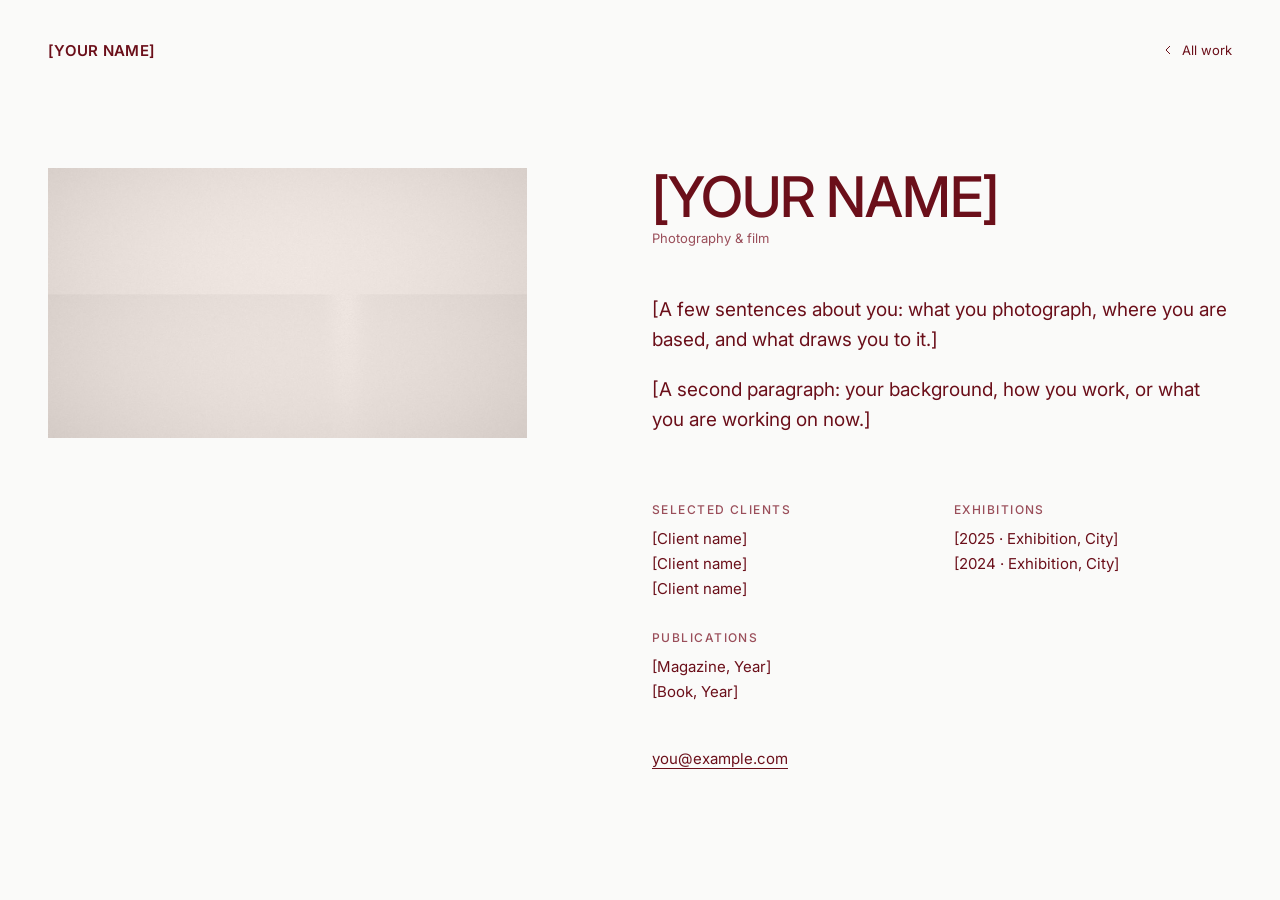
==== about.html @ 39ba2d47 "Add bio page, opened from the name Co-Authored-By: Claude Opus 5.5 <noreply@anthropic.com> Claude-Se" ====
<!doctype html>
<html lang="en">
<head>
<meta charset="utf-8">
<meta name="viewport" content="width=device-width, initial-scale=1">
<title>Bio</title>
<link rel="preconnect" href="https://fonts.googleapis.com">
<link rel="preconnect" href="https://fonts.gstatic.com" crossorigin>
<link href="https://fonts.googleapis.com/css2?family=Inter:wght@400;500;600&amp;display=swap" rel="stylesheet">
<link rel="stylesheet" href="css/style.css">
</head>
<body class="project-page">
<header class="p-header">
  <a href="index.html" class="p-name" data-site="name"></a>
  <a href="index.html">
    <svg width="16" height="16" viewBox="0 0 24 24" fill="none" stroke="currentColor" stroke-width="1.5" aria-hidden="true"><path d="M15 6l-6 6 6 6"></path></svg>
    All work
  </a>
</header>

<main class="bio">
  <div class="bio-left" id="left"></div>
  <div class="bio-right">
    <div>
      <h1 class="bio-name" data-site="name"></h1>
      <span class="bio-tag" data-site="tagline"></span>
    </div>
    <div class="bio-text" id="text"></div>
    <div class="bio-lists" id="lists"></div>
    <div class="bio-contact" id="contact"></div>
  </div>
</main>

<script src="content.js"></script>
<script>
(function () {
  var SITE = window.SITE || {};
  var bio = SITE.bio || {};
  document.querySelectorAll('[data-site]').forEach(function (el) { el.textContent = SITE[el.getAttribute('data-site')] || ''; });
  document.title = 'Bio' + (SITE.name ? ' · ' + SITE.name : '');

  if (bio.portrait) {
    var im = document.createElement('img');
    im.className = 'bio-portrait'; im.src = bio.portrait; im.alt = SITE.name || '';
    document.getElementById('left').appendChild(im);
  }
  (bio.text || []).forEach(function (t) {
    var p = document.createElement('p'); p.textContent = t;
    document.getElementById('text').appendChild(p);
  });
  (bio.lists || []).forEach(function (l) {
    if (!l.items || !l.items.length) return;
    var s = document.createElement('section');
    var h = document.createElement('h2'); h.textContent = l.title || ''; s.appendChild(h);
    var ul = document.createElement('ul');
    l.items.forEach(function (it) { var li = document.createElement('li'); li.textContent = it; ul.appendChild(li); });
    s.appendChild(ul);
    document.getElementById('lists').appendChild(s);
  });
  var contact = document.getElementById('contact');
  if (SITE.email) { var a = document.createElement('a'); a.href = 'mailto:' + SITE.email; a.textContent = SITE.email; contact.appendChild(a); }
  if (SITE.instagram) { var b = document.createElement('a'); b.href = SITE.instagram; b.target = '_blank'; b.rel = 'noopener'; b.textContent = 'Instagram'; contact.appendChild(b); }
})();
</script>
</body>
</html>
---- css/style.css ----
/* ---------- Base ---------- */
:root { --ink: #6B0F1A; --muted: #9A4E5A; }
* { box-sizing: border-box; }
html, body { margin: 0; }
body {
  font-family: Inter, system-ui, -apple-system, sans-serif;
  color: var(--ink);
  background: #E6E5E1;
}
a { color: var(--ink); }
a:hover { color: var(--muted); }
button { font: inherit; }

/* ---------- Canvas page ---------- */
.canvas-page { overflow: hidden; }
.viewport {
  position: fixed; inset: 0;
  overflow: hidden;
  background: #E6E5E1;
  touch-action: none;
  user-select: none; -webkit-user-select: none;
  cursor: default;
}
.world {
  position: absolute; left: 0; top: 0;
  width: 5000px; height: 3600px;
  transform-origin: 0 0;
  background-color: #F4F4F2;
  background-image: radial-gradient(#D4D3CE 1.2px, transparent 1.2px);
  background-size: 40px 40px;
  will-change: transform;
}
.center-name {
  position: absolute; left: 2340px; top: 1720px; width: 320px;
  display: flex; flex-direction: column; align-items: center; gap: 8px;
  text-align: center; pointer-events: none;
}
.center-title { font-size: 28px; font-weight: 600; letter-spacing: -0.01em; }
.center-sub { font-size: 13px; color: var(--muted); }

/* Photos */
.tile {
  position: absolute;
  display: flex; flex-direction: column; gap: 8px;
  text-decoration: none; color: var(--ink);
  cursor: grab;
}
.tile .ph {
  position: relative;
  background: #DDDCD8;
  box-shadow: 0 1px 2px rgba(0,0,0,0.08);
  will-change: transform; backface-visibility: hidden;
  transition: transform .5s cubic-bezier(.22,1,.36,1), box-shadow .5s cubic-bezier(.22,1,.36,1);
}
.tile .ph img {
  display: block; width: 100%; height: auto;
  pointer-events: none; -webkit-user-drag: none; user-select: none;
}
.tile:hover .ph { transform: translateY(-5px); box-shadow: 0 14px 28px rgba(0,0,0,0.16); }
.tile.lifted { cursor: grabbing; }
.tile.lifted .ph { transform: scale(1.04); box-shadow: 0 30px 60px rgba(0,0,0,0.25); transition: transform .15s ease, box-shadow .15s ease; }
.tile.pop .ph { transform: translateY(-14px) scale(1.035); box-shadow: 0 24px 48px rgba(0,0,0,0.22); transition: transform .22s cubic-bezier(.22,1,.36,1), box-shadow .22s cubic-bezier(.22,1,.36,1); }
.tile.nudge .ph { animation: nudge 1.1s cubic-bezier(.34,1.56,.64,1); }
@keyframes nudge { 0% { transform: none; } 30% { transform: translate(14px,-8px); box-shadow: 0 18px 36px rgba(0,0,0,0.18); } 100% { transform: none; } }
.tile.resetting { transition: transform 1.1s cubic-bezier(.25,.8,.25,1), width 1.1s cubic-bezier(.25,.8,.25,1); }
.tile.resizing .ph { transform: none; }

.cap { font-size: 13px; cursor: pointer; align-self: flex-start; padding: 4px 0; }
.cap:hover { text-decoration: underline; text-underline-offset: 3px; }
.tile.resizing .cap::after { content: " · " attr(data-size); color: var(--muted); }

/* Invisible resize corners with faint viewfinder marks */
.grip { position: absolute; width: 44px; height: 44px; z-index: 2; }
.grip[data-c="nw"] { left: -16px; top: -16px; cursor: nwse-resize; }
.grip[data-c="ne"] { right: -16px; top: -16px; cursor: nesw-resize; }
.grip[data-c="sw"] { left: -16px; bottom: -16px; cursor: nesw-resize; }
.grip[data-c="se"] { right: -16px; bottom: -16px; cursor: nwse-resize; }
.grip::after {
  content: ""; position: absolute; width: 8px; height: 8px;
  border: 0 solid var(--ink); opacity: 0;
  transition: opacity .25s ease, transform .25s cubic-bezier(.22,1,.36,1);
}
.grip[data-c="nw"]::after { left: 10px; top: 10px; border-top-width: 1.5px; border-left-width: 1.5px; transform: translate(3px,3px); }
.grip[data-c="ne"]::after { right: 10px; top: 10px; border-top-width: 1.5px; border-right-width: 1.5px; transform: translate(-3px,3px); }
.grip[data-c="sw"]::after { left: 10px; bottom: 10px; border-bottom-width: 1.5px; border-left-width: 1.5px; transform: translate(3px,-3px); }
.grip[data-c="se"]::after { right: 10px; bottom: 10px; border-bottom-width: 1.5px; border-right-width: 1.5px; transform: translate(-3px,-3px); }
.tile:hover .grip::after, .tile.resizing .grip::after { opacity: .25; transform: none; }

/* Stamps */
.ink { position: absolute; left: 0; top: 0; overflow: visible; pointer-events: none; z-index: 1000000; }
.stamp { transform-box: fill-box; transform-origin: center; animation: stampIn .45s cubic-bezier(.22,1,.36,1); }
@keyframes stampIn { 0% { transform: scale(1.8); opacity: 0; } 100% { transform: scale(1); opacity: 1; } }
.viewport.clearing .stamp { opacity: 0; transition: opacity .5s ease; animation: none; }

/* Stamp mode */
.viewport.pen-on .tile:hover .ph { transform: none; box-shadow: 0 1px 2px rgba(0,0,0,0.08); }
.viewport.pen-on .cap:hover { text-decoration: none; }
.viewport.pen-on .grip::after { opacity: 0; }
.viewport.panning, .viewport.panning * { cursor: grabbing !important; }

/* Header + toolbar */
.top {
  position: absolute; top: 0; left: 0; right: 0;
  display: flex; justify-content: space-between; align-items: center;
  padding: 20px 24px; pointer-events: none;
}
.name-pill { font-size: 15px; font-weight: 600; letter-spacing: .02em; background: #fff; padding: 10px 14px; border-radius: 999px; pointer-events: auto; text-decoration: none; color: var(--ink); transition: background .2s ease; }
.name-pill:hover { background: #F1E6E7; color: var(--ink); }
.toolbar {
  position: absolute; left: 50%; bottom: max(24px, env(safe-area-inset-bottom));
  transform: translateX(-50%);
  display: flex; align-items: center; gap: 6px; padding: 0 8px;
  white-space: nowrap;
}
.t {
  background: none; border: 0; min-height: 44px; padding: 0 8px;
  color: var(--ink); cursor: pointer;
  font-size: 12px; letter-spacing: .12em; text-transform: uppercase;
}
.t:hover { text-decoration: underline; text-underline-offset: 4px; }
.t.icon { min-width: 40px; display: inline-flex; align-items: center; justify-content: center; padding: 0 4px; }
.t.icon:hover { text-decoration: none; opacity: .7; }
.t[hidden] { display: none; }
.zoom { min-width: 44px; text-align: center; font-size: 12px; letter-spacing: .08em; font-variant-numeric: tabular-nums; }
.sep { color: #C9A3A9; }
.dot { width: 14px; height: 14px; border-radius: 50%; box-shadow: inset 0 0 0 1px rgba(0,0,0,.25); }

@media (max-width: 640px) {
  .toolbar { gap: 0; }
  .t { padding: 0 6px; letter-spacing: .08em; }
  #seeAll, #center { display: none; }
}

@media (prefers-reduced-motion: reduce) {
  .tile .ph, .tile.resetting { transition: none; }
  .tile.nudge .ph, .stamp { animation: none; }
}

/* Top-right: index + contact */
.top-right { display: flex; align-items: center; gap: 2px; pointer-events: auto; }
.top-right .t.icon { min-width: 40px; min-height: 44px; display: inline-flex; align-items: center; justify-content: center; color: var(--ink); }
.top-right [hidden] { display: none !important; }

/* ---------- Project page ---------- */
.viewer { padding: 8px 48px 0; }
.stage { position: relative; height: min(78vh, 900px); }
.slide {
  position: absolute; inset: 0; margin: auto;
  max-width: 100%; max-height: 100%;
  opacity: 0; transition: opacity .6s cubic-bezier(.25,.8,.25,1);
  pointer-events: none;
}
img.slide { width: auto; height: auto; object-fit: contain; user-select: none; -webkit-user-drag: none; }
.slide.on { opacity: 1; }
.v-video.slide.on { pointer-events: auto; }
.v-video { inset: auto; left: 0; right: 0; top: 50%; transform: translateY(-50%); width: 100%; aspect-ratio: 16 / 9; height: auto; max-height: 100%; background: #111; }
.v-video iframe { position: absolute; inset: 0; width: 100%; height: 100%; border: 0; }
.zone { position: absolute; top: 0; bottom: 0; width: 50%; background: none; border: 0; padding: 0; z-index: 2; }
.zone.prev { left: 0; cursor: url(../cursors/arrow-left.svg) 20 20, w-resize; }
.zone.next { right: 0; cursor: url(../cursors/arrow-right.svg) 20 20, e-resize; }
.zone[hidden] { display: none; }
.v-bar { display: flex; justify-content: space-between; align-items: center; gap: 16px; padding-top: 12px; }
.v-count { font-size: 12px; letter-spacing: .12em; font-variant-numeric: tabular-nums; color: var(--muted); }
.v-btns { display: flex; gap: 4px; }
.v-btns .t[hidden] { display: none; }
@media (prefers-reduced-motion: reduce) { .slide { transition: none; } }

.project-page { background: #FAFAF9; overflow: auto; }
.p-header { display: flex; justify-content: space-between; align-items: center; gap: 16px; padding: 28px 48px 0; }
.p-header a { text-decoration: none; display: inline-flex; align-items: center; gap: 6px; min-height: 44px; font-size: 13px; }
.p-name { font-size: 15px !important; font-weight: 600; letter-spacing: .02em; }
.p-intro { display: grid; grid-template-columns: repeat(12, minmax(0, 1fr)); column-gap: 24px; padding: 72px 48px 48px; }
.p-intro .left { grid-column: 1 / span 6; display: flex; flex-direction: column; gap: 16px; }
.p-intro .right { grid-column: 8 / span 5; display: flex; flex-direction: column; gap: 32px; padding-top: 34px; }
.p-num { font-size: 13px; color: var(--muted); }
.p-siblings { grid-column: 1 / -1; display: flex; flex-wrap: wrap; gap: 4px 20px; padding-top: 40px; font-size: 12px; letter-spacing: .08em; text-transform: uppercase; }
.p-siblings a { text-decoration: none; color: var(--muted); min-height: 32px; display: inline-flex; align-items: center; }
.p-siblings a:hover, .p-siblings a[aria-current] { color: var(--ink); text-decoration: underline; text-underline-offset: 4px; }
.p-siblings[hidden] { display: none; }
.p-title { margin: 0; font-size: 56px; line-height: 1.05; font-weight: 500; letter-spacing: -.02em; }
.p-text { margin: 0; font-size: 17px; line-height: 1.6; }
.p-meta { margin: 0; display: grid; grid-template-columns: repeat(2, minmax(0, 1fr)); gap: 20px 24px; font-size: 13px; }
.p-meta div { display: flex; flex-direction: column; gap: 4px; }
.p-meta dt { color: var(--muted); }
.p-meta dd { margin: 0; }
.p-body { display: flex; flex-direction: column; gap: 24px; padding: 0 48px; }
.p-body img { display: block; width: 100%; height: auto; }
.p-pair { display: grid; grid-template-columns: repeat(2, minmax(0, 1fr)); gap: 24px; align-items: start; }
.p-video { position: relative; aspect-ratio: 16 / 9; background: #111; }
.p-video iframe { position: absolute; inset: 0; width: 100%; height: 100%; border: 0; }
.p-nav { display: flex; justify-content: space-between; gap: 16px; padding: 160px 48px 48px; font-size: 13px; }
.p-nav a { text-decoration: none; min-height: 44px; display: inline-flex; align-items: center; }
@media (max-width: 760px) {
  .p-header, .p-intro, .p-body, .p-nav, .viewer { padding-left: 20px; padding-right: 20px; }
  .stage { height: 62vh; }
  .p-intro { grid-template-columns: 1fr; row-gap: 32px; padding-top: 56px; }
  .p-intro .left, .p-intro .right { grid-column: 1 / -1; padding-top: 0; }
  .p-title { font-size: 40px; }
  .p-pair { grid-template-columns: 1fr; }
}

/* ---------- Bio page ---------- */
.bio { display: grid; grid-template-columns: repeat(12, minmax(0, 1fr)); column-gap: 24px; padding: 96px 48px 120px; align-items: start; }
.bio-left { grid-column: 1 / span 5; display: flex; flex-direction: column; gap: 24px; }
.bio-portrait { width: 100%; height: auto; display: block; }
.bio-right { grid-column: 7 / span 6; display: flex; flex-direction: column; gap: 48px; }
.bio-name { margin: 0; font-size: 56px; line-height: 1.05; font-weight: 500; letter-spacing: -.02em; }
.bio-tag { font-size: 13px; color: var(--muted); }
.bio-text p { margin: 0 0 1em; font-size: 19px; line-height: 1.6; }
.bio-lists { display: grid; grid-template-columns: repeat(auto-fit, minmax(180px, 1fr)); gap: 32px 24px; }
.bio-lists h2 { margin: 0 0 12px; font-size: 12px; font-weight: 500; letter-spacing: .12em; text-transform: uppercase; color: var(--muted); }
.bio-lists ul { list-style: none; margin: 0; padding: 0; display: flex; flex-direction: column; gap: 6px; font-size: 15px; }
.bio-contact { display: flex; flex-wrap: wrap; gap: 8px 28px; font-size: 15px; }
.bio-contact a { text-underline-offset: 4px; }
@media (max-width: 760px) {
  .bio { grid-template-columns: 1fr; row-gap: 48px; padding: 48px 20px 80px; }
  .bio-left, .bio-right { grid-column: 1 / -1; }
  .bio-name { font-size: 40px; }
}
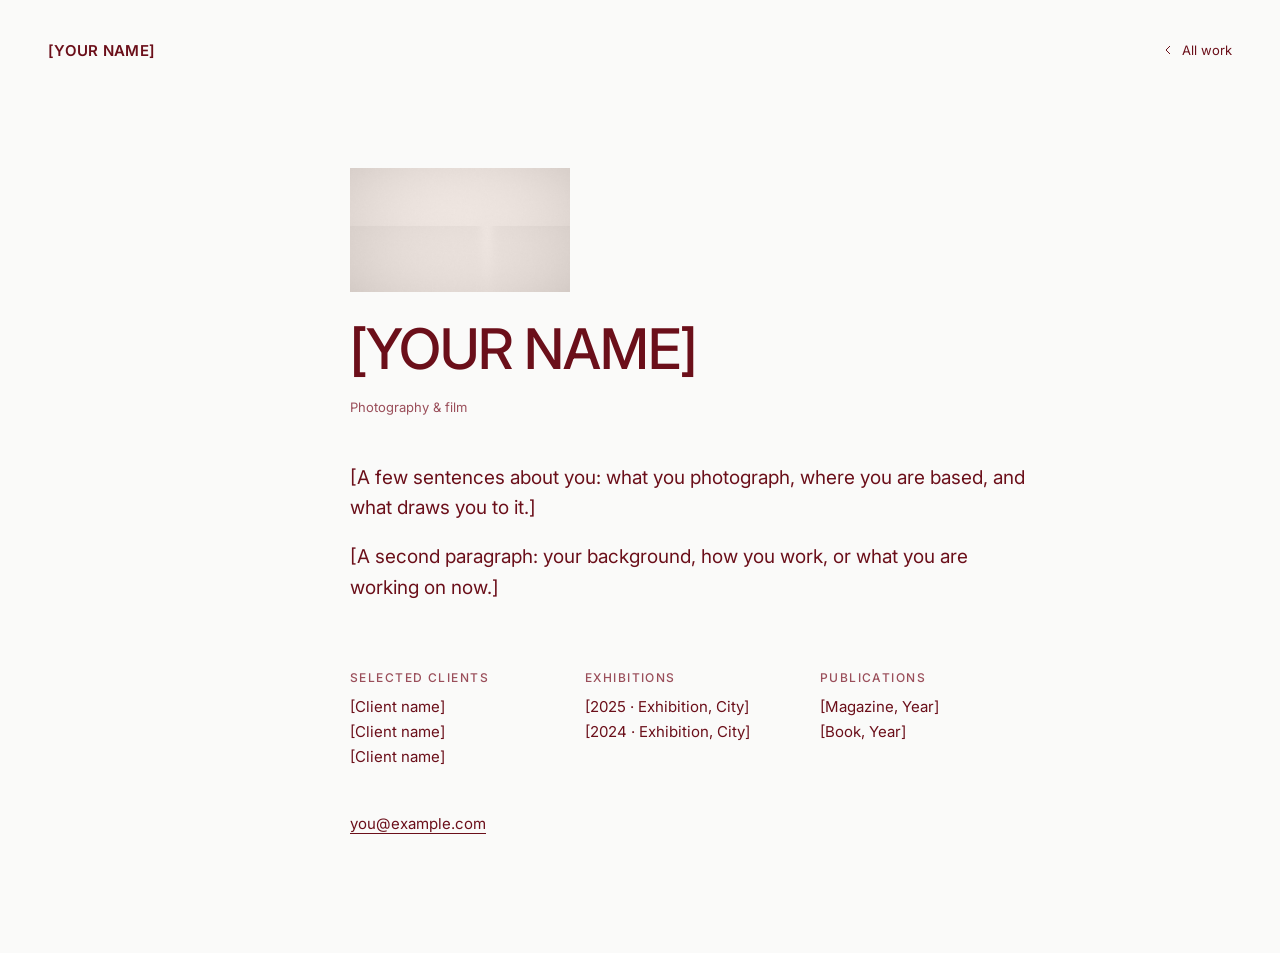
==== commit 29d35161: "Bio portrait sits right above the name Co-Authored-By: Claude Opus 5.5 <noreply@anthropic.com> Claud" ====
--- a/about.html
+++ b/about.html
@@ -19,9 +19,9 @@
 </header>
 
 <main class="bio">
-  <div class="bio-left" id="left"></div>
   <div class="bio-right">
-    <div>
+    <div class="bio-head">
+      <div id="left"></div>
       <h1 class="bio-name" data-site="name"></h1>
       <span class="bio-tag" data-site="tagline"></span>
     </div>
--- a/css/style.css
+++ b/css/style.css
@@ -202,8 +202,10 @@
 /* ---------- Bio page ---------- */
 .bio { display: grid; grid-template-columns: repeat(12, minmax(0, 1fr)); column-gap: 24px; padding: 96px 48px 120px; align-items: start; }
 .bio-left { grid-column: 1 / span 5; display: flex; flex-direction: column; gap: 24px; }
-.bio-portrait { width: 100%; height: auto; display: block; }
-.bio-right { grid-column: 7 / span 6; display: flex; flex-direction: column; gap: 48px; }
+.bio-portrait { width: 220px; max-width: 100%; height: auto; display: block; margin-bottom: 8px; }
+.bio-right { grid-column: 4 / span 7; display: flex; flex-direction: column; gap: 48px; }
+.bio-head { display: flex; flex-direction: column; gap: 20px; }
+.bio-head #left:empty { display: none; }
 .bio-name { margin: 0; font-size: 56px; line-height: 1.05; font-weight: 500; letter-spacing: -.02em; }
 .bio-tag { font-size: 13px; color: var(--muted); }
 .bio-text p { margin: 0 0 1em; font-size: 19px; line-height: 1.6; }
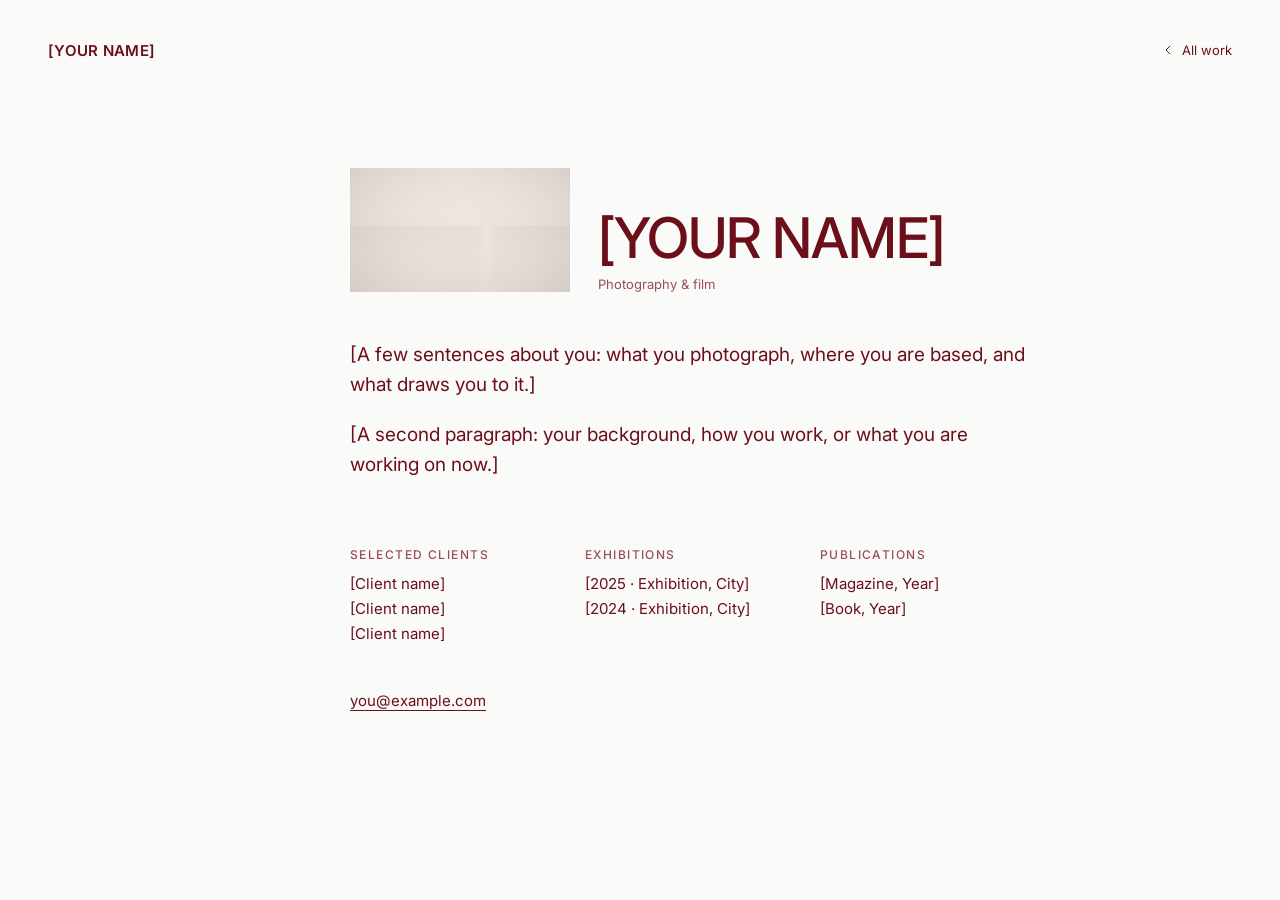
==== commit 627341ea: "Bio portrait beside the name Co-Authored-By: Claude Opus 5.5 <noreply@anthropic.com> Claude-Session:" ====
--- a/about.html
+++ b/about.html
@@ -22,8 +22,10 @@
   <div class="bio-right">
     <div class="bio-head">
       <div id="left"></div>
-      <h1 class="bio-name" data-site="name"></h1>
-      <span class="bio-tag" data-site="tagline"></span>
+      <div class="bio-id">
+        <h1 class="bio-name" data-site="name"></h1>
+        <span class="bio-tag" data-site="tagline"></span>
+      </div>
     </div>
     <div class="bio-text" id="text"></div>
     <div class="bio-lists" id="lists"></div>
--- a/css/style.css
+++ b/css/style.css
@@ -202,9 +202,10 @@
 /* ---------- Bio page ---------- */
 .bio { display: grid; grid-template-columns: repeat(12, minmax(0, 1fr)); column-gap: 24px; padding: 96px 48px 120px; align-items: start; }
 .bio-left { grid-column: 1 / span 5; display: flex; flex-direction: column; gap: 24px; }
-.bio-portrait { width: 220px; max-width: 100%; height: auto; display: block; margin-bottom: 8px; }
+.bio-portrait { width: 220px; max-width: 100%; height: auto; display: block; }
 .bio-right { grid-column: 4 / span 7; display: flex; flex-direction: column; gap: 48px; }
-.bio-head { display: flex; flex-direction: column; gap: 20px; }
+.bio-head { display: flex; flex-direction: row; align-items: flex-end; gap: 28px; }
+.bio-id { display: flex; flex-direction: column; gap: 8px; min-width: 0; }
 .bio-head #left:empty { display: none; }
 .bio-name { margin: 0; font-size: 56px; line-height: 1.05; font-weight: 500; letter-spacing: -.02em; }
 .bio-tag { font-size: 13px; color: var(--muted); }
@@ -218,4 +219,6 @@
   .bio { grid-template-columns: 1fr; row-gap: 48px; padding: 48px 20px 80px; }
   .bio-left, .bio-right { grid-column: 1 / -1; }
   .bio-name { font-size: 40px; }
-}
+  .bio-head { gap: 16px; }
+  .bio-portrait { width: 120px; }
+}
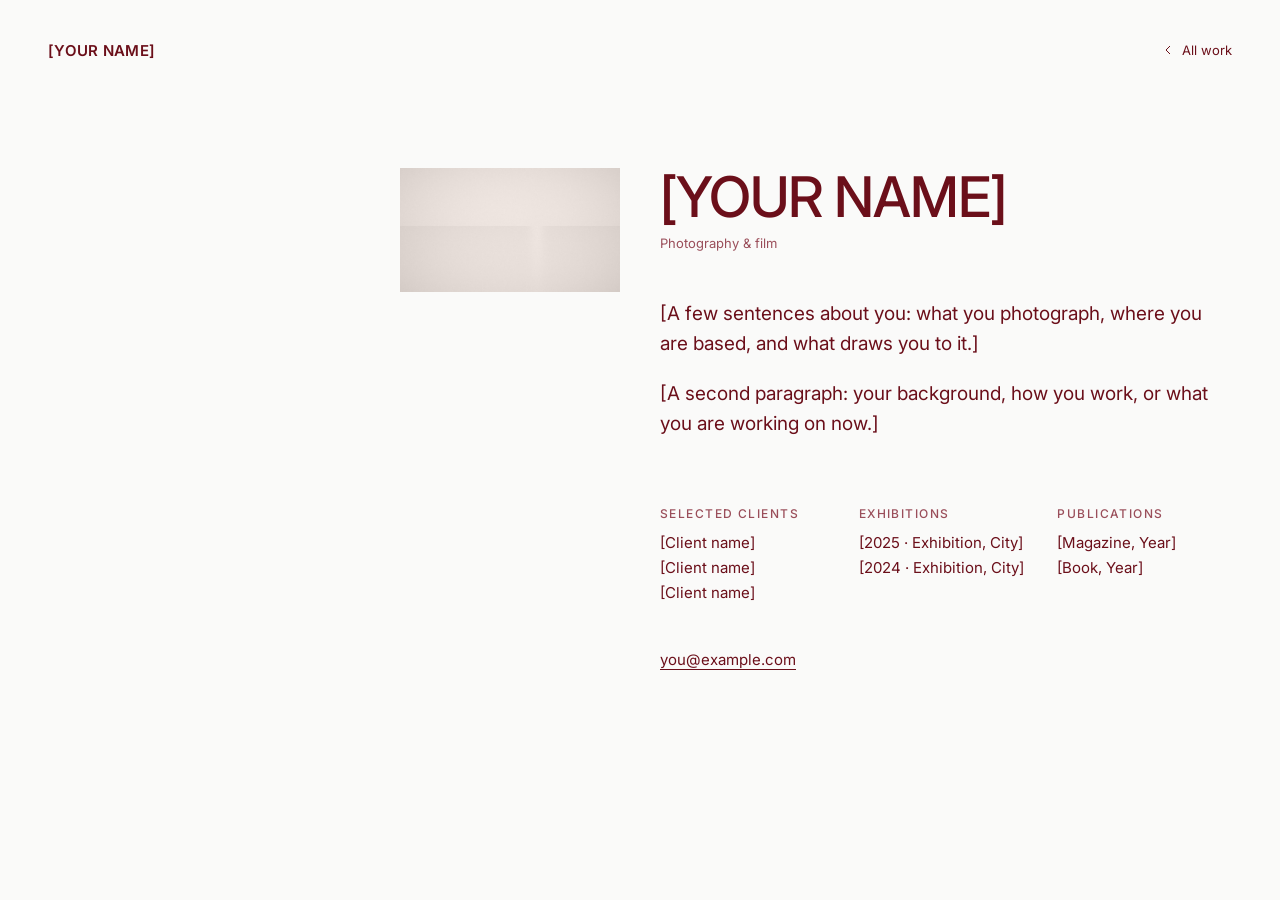
==== commit 259c4ed8: "Bio: portrait left of centre, text from centre to the right Co-Authored-By: Claude Opus 5.5 <noreply" ====
--- a/about.html
+++ b/about.html
@@ -19,13 +19,11 @@
 </header>
 
 <main class="bio">
+  <div class="bio-left"><div id="left"></div></div>
   <div class="bio-right">
-    <div class="bio-head">
-      <div id="left"></div>
-      <div class="bio-id">
-        <h1 class="bio-name" data-site="name"></h1>
-        <span class="bio-tag" data-site="tagline"></span>
-      </div>
+    <div class="bio-id">
+      <h1 class="bio-name" data-site="name"></h1>
+      <span class="bio-tag" data-site="tagline"></span>
     </div>
     <div class="bio-text" id="text"></div>
     <div class="bio-lists" id="lists"></div>
--- a/css/style.css
+++ b/css/style.css
@@ -200,25 +200,23 @@
 }
 
 /* ---------- Bio page ---------- */
-.bio { display: grid; grid-template-columns: repeat(12, minmax(0, 1fr)); column-gap: 24px; padding: 96px 48px 120px; align-items: start; }
-.bio-left { grid-column: 1 / span 5; display: flex; flex-direction: column; gap: 24px; }
+/* Split at the centre: portrait ends at the centre line, text starts there */
+.bio { display: grid; grid-template-columns: 1fr 1fr; column-gap: 40px; padding: 96px 48px 120px; align-items: start; }
+.bio-left { display: flex; justify-content: flex-end; }
 .bio-portrait { width: 220px; max-width: 100%; height: auto; display: block; }
-.bio-right { grid-column: 4 / span 7; display: flex; flex-direction: column; gap: 48px; }
-.bio-head { display: flex; flex-direction: row; align-items: flex-end; gap: 28px; }
-.bio-id { display: flex; flex-direction: column; gap: 8px; min-width: 0; }
-.bio-head #left:empty { display: none; }
+.bio-right { display: flex; flex-direction: column; gap: 48px; max-width: 580px; }
+.bio-id { display: flex; flex-direction: column; gap: 8px; }
 .bio-name { margin: 0; font-size: 56px; line-height: 1.05; font-weight: 500; letter-spacing: -.02em; }
 .bio-tag { font-size: 13px; color: var(--muted); }
 .bio-text p { margin: 0 0 1em; font-size: 19px; line-height: 1.6; }
-.bio-lists { display: grid; grid-template-columns: repeat(auto-fit, minmax(180px, 1fr)); gap: 32px 24px; }
+.bio-lists { display: grid; grid-template-columns: repeat(auto-fit, minmax(160px, 1fr)); gap: 32px 24px; }
 .bio-lists h2 { margin: 0 0 12px; font-size: 12px; font-weight: 500; letter-spacing: .12em; text-transform: uppercase; color: var(--muted); }
 .bio-lists ul { list-style: none; margin: 0; padding: 0; display: flex; flex-direction: column; gap: 6px; font-size: 15px; }
 .bio-contact { display: flex; flex-wrap: wrap; gap: 8px 28px; font-size: 15px; }
 .bio-contact a { text-underline-offset: 4px; }
 @media (max-width: 760px) {
-  .bio { grid-template-columns: 1fr; row-gap: 48px; padding: 48px 20px 80px; }
-  .bio-left, .bio-right { grid-column: 1 / -1; }
+  .bio { grid-template-columns: 1fr; row-gap: 32px; padding: 48px 20px 80px; }
+  .bio-left { justify-content: flex-start; }
+  .bio-portrait { width: 140px; }
   .bio-name { font-size: 40px; }
-  .bio-head { gap: 16px; }
-  .bio-portrait { width: 120px; }
-}
+}
